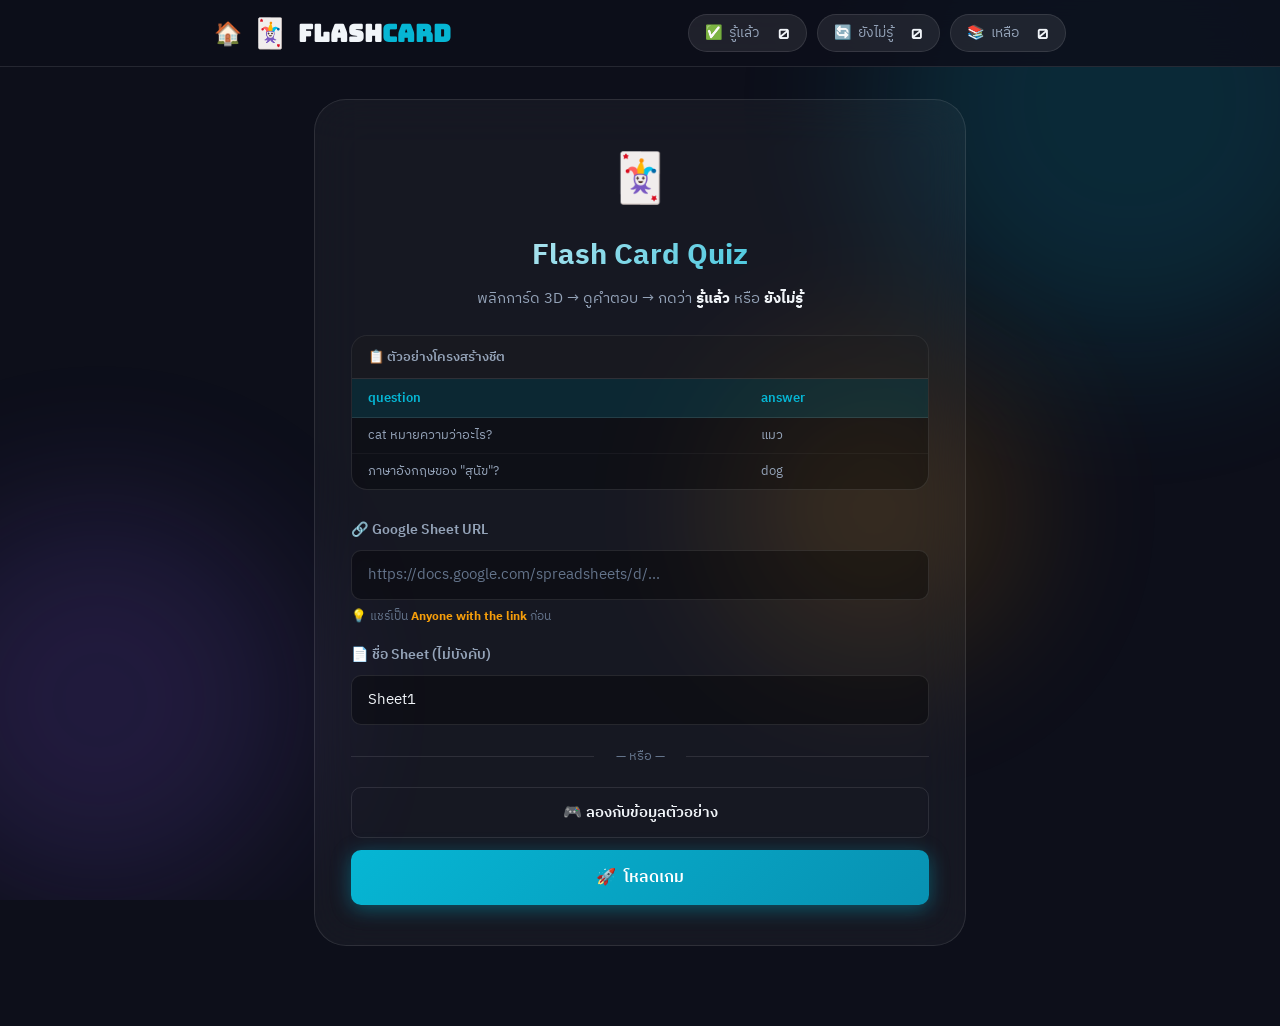
==== flashcard/index.html @ a3cfdd0a "Initial commit: Educational Game Hub with 4 games connected to Google Sheets" ====
<!DOCTYPE html>
<html lang="th">
<head>
  <meta charset="UTF-8"/>
  <meta name="viewport" content="width=device-width, initial-scale=1.0"/>
  <title>🃏 Flash Card — ท่องจำ</title>
  <meta name="description" content="พลิกการ์ด 3D ท่องจำคำถาม-คำตอบ เชื่อมต่อ Google Sheet"/>
  <link rel="preconnect" href="https://fonts.googleapis.com"/>
  <link rel="preconnect" href="https://fonts.gstatic.com" crossorigin/>
  <link href="https://fonts.googleapis.com/css2?family=Bungee&family=Orbitron:wght@700;900&family=IBM+Plex+Sans:wght@300;400;500;600;700&family=IBM+Plex+Sans+Thai:wght@300;400;500;600;700&display=swap" rel="stylesheet"/>
  <link rel="stylesheet" href="style.css"/>
</head>
<body>

<div class="bg-orbs" aria-hidden="true">
  <div class="orb orb-1"></div><div class="orb orb-2"></div><div class="orb orb-3"></div>
</div>

<header class="header">
  <div class="header-inner">
    <div class="logo">
      <a href="../" class="home-btn" title="กลับหน้าหลัก">🏠</a>
      <span class="logo-icon">🃏</span>
      <span class="logo-text">Flash<span class="accent">Card</span></span>
    </div>
    <div class="stats-bar">
      <div class="stat-chip"><span class="stat-icon">✅</span><span class="stat-label">รู้แล้ว</span><span class="stat-value" id="known-val">0</span></div>
      <div class="stat-chip"><span class="stat-icon">🔄</span><span class="stat-label">ยังไม่รู้</span><span class="stat-value" id="unknown-val">0</span></div>
      <div class="stat-chip"><span class="stat-icon">📚</span><span class="stat-label">เหลือ</span><span class="stat-value" id="remain-val">0</span></div>
    </div>
  </div>
</header>

<main class="main-container">

  <!-- Setup -->
  <section class="setup-panel" id="setup-panel">
    <div class="setup-card">
      <div class="setup-icon">🃏</div>
      <h1 class="setup-title">Flash Card Quiz</h1>
      <p class="setup-desc">พลิกการ์ด 3D → ดูคำตอบ → กดว่า <strong>รู้แล้ว</strong> หรือ <strong>ยังไม่รู้</strong></p>
      <div class="sheet-example">
        <div class="example-header">📋 ตัวอย่างโครงสร้างชีต</div>
        <table class="example-table">
          <thead><tr><th>question</th><th>answer</th></tr></thead>
          <tbody>
            <tr><td>cat หมายความว่าอะไร?</td><td>แมว</td></tr>
            <tr><td>ภาษาอังกฤษของ "สุนัข"?</td><td>dog</td></tr>
          </tbody>
        </table>
      </div>
      <div class="input-group">
        <label class="input-label">🔗 Google Sheet URL</label>
        <input type="url" id="sheet-url" class="sheet-input" placeholder="https://docs.google.com/spreadsheets/d/..."/>
        <div class="input-hint">💡 แชร์เป็น <strong>Anyone with the link</strong> ก่อน</div>
      </div>
      <div class="input-group">
        <label class="input-label">📄 ชื่อ Sheet (ไม่บังคับ)</label>
        <input type="text" id="sheet-name" class="sheet-input" placeholder="Sheet1" value="Sheet1"/>
      </div>
      <div class="demo-divider"><span>— หรือ —</span></div>
      <button class="btn btn-outline" onclick="loadDemo()">🎮 ลองกับข้อมูลตัวอย่าง</button>
      <button class="btn btn-primary" id="btn-load" onclick="loadSheet()"><span>🚀</span> โหลดเกม</button>
      <div class="error-box" id="error-box" style="display:none"></div>
      <div class="loading-box" id="loading-setup" style="display:none"><div class="spinner"></div><span>กำลังโหลด...</span></div>
    </div>
  </section>

  <!-- Game -->
  <section class="game-panel" id="game-panel" style="display:none">
    <div class="progress-wrap">
      <div class="progress-info">
        <span id="progress-text">การ์ดที่ 1 / 1</span>
        <div class="progress-bar-wrap"><div class="progress-bar" id="progress-bar"></div></div>
      </div>
      <div class="game-actions">
        <button class="btn btn-sm btn-ghost" onclick="restartGame()">🔄 เริ่มใหม่</button>
        <button class="btn btn-sm btn-ghost" onclick="goBack()">⚙️ ตั้งค่า</button>
      </div>
    </div>

    <div class="flashcard-scene" id="flashcard-scene">
      <div class="flashcard" id="flashcard" onclick="flipCard()">
        <div class="flashcard-face flashcard-front">
          <div class="face-label">❓ คำถาม</div>
          <div class="face-content" id="front-content">—</div>
          <div class="flip-hint">คลิกเพื่อดูคำตอบ 👆</div>
        </div>
        <div class="flashcard-face flashcard-back">
          <div class="face-label">✅ คำตอบ</div>
          <div class="face-content" id="back-content">—</div>
          <div class="flip-hint">คลิกเพื่อกลับด้านหน้า 👆</div>
        </div>
      </div>
    </div>

    <div class="answer-btns" id="answer-btns" style="opacity:0;pointer-events:none">
      <button class="btn-answer btn-unknown" id="btn-unknown" onclick="markCard(false)">
        <span class="btn-answer-icon">❌</span>
        <span class="btn-answer-text">ยังไม่รู้</span>
        <span class="btn-answer-sub">วนกลับมาอีกครั้ง</span>
      </button>
      <button class="btn-answer btn-known" id="btn-known" onclick="markCard(true)">
        <span class="btn-answer-icon">✅</span>
        <span class="btn-answer-text">รู้แล้ว!</span>
        <span class="btn-answer-sub">ข้ามไปการ์ดถัดไป</span>
      </button>
    </div>

    <div class="keyboard-hint">⌨️ กด <kbd>←</kbd> = ยังไม่รู้ &nbsp;|&nbsp; <kbd>→</kbd> = รู้แล้ว &nbsp;|&nbsp; <kbd>Space</kbd> = พลิกการ์ด</div>
  </section>

  <!-- Win -->
  <section class="win-panel" id="win-panel" style="display:none">
    <div class="win-card">
      <div class="win-emoji">🎓</div>
      <h2 class="win-title">เยี่ยมมาก!</h2>
      <p class="win-subtitle">คุณผ่านทุกการ์ดแล้ว!</p>
      <div class="win-stats">
        <div class="win-stat"><div class="win-stat-icon">✅</div><div class="win-stat-val" id="win-known">0</div><div class="win-stat-label">รู้แล้ว</div></div>
        <div class="win-stat"><div class="win-stat-icon">🔄</div><div class="win-stat-val" id="win-rounds">0</div><div class="win-stat-label">รอบที่ผ่าน</div></div>
        <div class="win-stat"><div class="win-stat-icon">📚</div><div class="win-stat-val" id="win-total">0</div><div class="win-stat-label">การ์ดทั้งหมด</div></div>
      </div>
      <div class="win-buttons">
        <button class="btn btn-primary" onclick="restartGame()">🔄 เล่นอีกครั้ง</button>
        <button class="btn btn-outline" onclick="goBack()">📊 เปลี่ยนชีต</button>
      </div>
      <div class="confetti-wrap" id="confetti-wrap"></div>
    </div>
  </section>

</main>
<script src="game.js"></script>
</body>
</html>
---- flashcard/style.css ----
/* บรรทัดที่ 1 ของ style.css */
@import url('https://fonts.googleapis.com/css2?family=Bungee&family=Orbitron:wght@700;900&family=IBM+Plex+Sans:wght@300;400;500;600;700&family=IBM+Plex+Sans+Thai:wght@300;400;500;600;700&display=swap');


/* Flash Card — style.css (inherits hub design language) */
*,*::before,*::after{box-sizing:border-box;margin:0;padding:0}
:root{
  --bg:#0d0f1a;--glass:rgba(255,255,255,0.04);--glass2:rgba(255,255,255,0.08);
  --border:rgba(255,255,255,0.10);--accent:#06b6d4;--accent2:#8b5cf6;
  --success:#10b981;--danger:#ef4444;--warn:#f59e0b;
  --text-1:#f1f5f9;--text-2:#94a3b8;--text-3:#64748b;
  --radius-sm:10px;--radius-md:16px;--radius-lg:24px;--radius-xl:32px;
  --trans:0.25s cubic-bezier(0.4,0,0.2,1);--spring:0.4s cubic-bezier(0.34,1.56,0.64,1);
  --font-logo:'Bungee','IBM Plex Sans Thai',sans-serif;
  --font-num:'Orbitron','IBM Plex Sans',sans-serif;
  --font-ui:'IBM Plex Sans Thai','IBM Plex Sans',sans-serif;
}
html{scroll-behavior:smooth}
body{font-family:var(--font-ui);background:var(--bg);color:var(--text-1);min-height:100vh;overflow-x:hidden}

.bg-orbs{position:fixed;inset:0;z-index:0;pointer-events:none;overflow:hidden}
.orb{position:absolute;border-radius:50%;filter:blur(80px);opacity:0.16;animation:orb-drift 12s ease-in-out infinite alternate}
.orb-1{width:500px;height:500px;background:#06b6d4;top:-150px;right:-100px;animation-duration:14s}
.orb-2{width:400px;height:400px;background:#8b5cf6;bottom:0;left:-100px;animation-duration:17s;animation-delay:-5s}
.orb-3{width:300px;height:300px;background:#f59e0b;top:40%;right:20%;animation-duration:11s;animation-delay:-3s}
@keyframes orb-drift{from{transform:translate(0,0) scale(1)}to{transform:translate(50px,60px) scale(1.1)}}

/* Header */
.header{position:sticky;top:0;z-index:100;backdrop-filter:blur(20px);background:rgba(13,15,26,0.85);border-bottom:1px solid var(--border)}
.header-inner{max-width:900px;margin:0 auto;padding:14px 24px;display:flex;align-items:center;justify-content:space-between;gap:16px;flex-wrap:wrap}
.logo{display:flex;align-items:center;gap:10px;font-family:var(--font-logo);font-size:1.5rem;font-weight:700}
.logo-icon{font-size:1.8rem}.accent{color:var(--accent)}
.home-btn{font-size:1.4rem;text-decoration:none;transition:transform 0.2s;display:inline-block}
.home-btn:hover{transform:scale(1.2) rotate(-10deg)}
.stats-bar{display:flex;gap:10px;flex-wrap:wrap}
.stat-chip{display:flex;align-items:center;gap:6px;background:var(--glass2);border:1px solid var(--border);border-radius:30px;padding:6px 16px;font-size:0.88rem}
.stat-label{color:var(--text-2)}.stat-value{font-family:var(--font-num);font-weight:700;min-width:24px;text-align:right}

/* Main */
.main-container{position:relative;z-index:1;max-width:700px;margin:0 auto;padding:32px 24px 80px}

/* Setup */
.setup-panel{display:flex;justify-content:center}
.setup-card{width:100%;background:var(--glass);backdrop-filter:blur(24px);border:1px solid var(--border);border-radius:var(--radius-xl);padding:40px 36px;animation:slide-up 0.5s var(--spring)}
@keyframes slide-up{from{opacity:0;transform:translateY(40px)}to{opacity:1;transform:translateY(0)}}
.setup-icon{font-size:3rem;text-align:center;display:block;margin-bottom:12px}
.setup-title{text-align:center;font-size:1.8rem;font-weight:700;margin-bottom:8px;background:linear-gradient(135deg,var(--text-1),var(--accent));-webkit-background-clip:text;-webkit-text-fill-color:transparent;background-clip:text}
.setup-desc{text-align:center;color:var(--text-2);font-size:0.95rem;line-height:1.6;margin-bottom:24px}
.setup-desc strong{color:var(--text-1)}
.sheet-example{background:rgba(0,0,0,0.3);border:1px solid var(--border);border-radius:var(--radius-md);overflow:hidden;margin-bottom:28px}
.example-header{padding:10px 16px;font-size:0.82rem;color:var(--text-2);background:rgba(255,255,255,0.04);border-bottom:1px solid var(--border);font-weight:600}
.example-table{width:100%;border-collapse:collapse;font-size:0.82rem}
.example-table th{padding:8px 16px;background:rgba(6,182,212,0.15);color:var(--accent);font-weight:600;text-align:left;border-bottom:1px solid var(--border)}
.example-table td{padding:7px 16px;color:var(--text-2);border-bottom:1px solid rgba(255,255,255,0.04);font-size:0.80rem;overflow:hidden;text-overflow:ellipsis;white-space:nowrap;max-width:240px}
.example-table tr:last-child td{border-bottom:none}
.input-group{margin-bottom:16px}
.input-label{display:block;font-size:0.88rem;font-weight:600;color:var(--text-2);margin-bottom:8px}
.sheet-input{width:100%;background:rgba(0,0,0,0.35);border:1.5px solid var(--border);border-radius:var(--radius-sm);color:var(--text-1);font-family:var(--font-ui);font-size:0.92rem;padding:12px 16px;outline:none;transition:border-color var(--trans),box-shadow var(--trans)}
.sheet-input:focus{border-color:var(--accent);box-shadow:0 0 0 3px rgba(6,182,212,0.15)}
.sheet-input::placeholder{color:var(--text-3)}
.input-hint{font-size:0.78rem;color:var(--text-3);margin-top:6px}
.input-hint strong{color:var(--warn)}
.demo-divider{text-align:center;color:var(--text-3);font-size:0.82rem;margin:20px 0;position:relative}
.demo-divider::before,.demo-divider::after{content:'';position:absolute;top:50%;width:42%;height:1px;background:var(--border)}
.demo-divider::before{left:0}.demo-divider::after{right:0}
.btn{display:inline-flex;align-items:center;justify-content:center;gap:8px;border:none;cursor:pointer;font-family:var(--font-ui);font-weight:600;border-radius:var(--radius-sm);transition:all var(--trans);position:relative;overflow:hidden}
.btn:active{transform:scale(0.97)}
.btn-primary{width:100%;background:linear-gradient(135deg,var(--accent),#0891b2);color:#fff;padding:14px 20px;font-size:1rem;margin-top:12px;box-shadow:0 4px 20px rgba(6,182,212,0.4)}
.btn-primary:hover{box-shadow:0 6px 28px rgba(6,182,212,0.6);transform:translateY(-2px)}
.btn-outline{width:100%;background:transparent;color:var(--text-1);border:1.5px solid var(--border);padding:12px 20px;font-size:0.95rem}
.btn-outline:hover{border-color:var(--accent);color:var(--accent)}
.btn-sm{padding:8px 14px;font-size:0.82rem;border-radius:8px}
.btn-ghost{background:var(--glass2);color:var(--text-2);border:1px solid var(--border)}
.btn-ghost:hover{color:var(--text-1);border-color:var(--accent)}
.error-box{margin-top:14px;background:rgba(239,68,68,0.12);border:1px solid rgba(239,68,68,0.4);border-radius:var(--radius-sm);color:#fca5a5;padding:12px 16px;font-size:0.88rem}
.loading-box{display:flex;align-items:center;gap:10px;margin-top:14px;color:var(--text-2);font-size:0.9rem}
.spinner{width:20px;height:20px;border:2.5px solid var(--border);border-top-color:var(--accent);border-radius:50%;animation:spin 0.7s linear infinite}
@keyframes spin{to{transform:rotate(360deg)}}

/* Game Panel */
.game-panel{animation:fade-in 0.4s ease}
@keyframes fade-in{from{opacity:0}to{opacity:1}}
.progress-wrap{display:flex;align-items:center;justify-content:space-between;flex-wrap:wrap;gap:14px;margin-bottom:32px}
.progress-info{flex:1;min-width:180px}
.progress-info span{font-size:0.88rem;color:var(--text-2);font-weight:600;display:block;margin-bottom:6px}
.progress-bar-wrap{height:6px;background:rgba(255,255,255,0.06);border-radius:99px;overflow:hidden;border:1px solid var(--border)}
.progress-bar{height:100%;background:linear-gradient(90deg,var(--accent),var(--accent2));border-radius:99px;width:0%;transition:width 0.6s var(--spring)}
.game-actions{display:flex;gap:8px}

/* 3D Flashcard */
.flashcard-scene{perspective:1200px;margin-bottom:24px;cursor:pointer}
.flashcard{
  width:100%;max-width:580px;margin:0 auto;
  min-height:280px;position:relative;
  transform-style:preserve-3d;
  transition:transform 0.6s cubic-bezier(0.4,0,0.2,1);
  border-radius:var(--radius-xl);
}
.flashcard.flipped{transform:rotateY(180deg)}
.flashcard-face{
  position:absolute;inset:0;border-radius:var(--radius-xl);
  backface-visibility:hidden;-webkit-backface-visibility:hidden;
  display:flex;flex-direction:column;align-items:center;justify-content:center;
  padding:36px 32px;gap:16px;
  background:var(--glass2);backdrop-filter:blur(20px);
  border:2px solid var(--border);
  box-shadow:0 8px 40px rgba(0,0,0,0.4);
  transition:border-color var(--trans),box-shadow var(--trans);
  overflow:hidden;
}
.flashcard-face::before{content:'';position:absolute;inset:0;background:linear-gradient(135deg,rgba(255,255,255,0.06),transparent);pointer-events:none}
.flashcard-front{border-color:rgba(6,182,212,0.3)}
.flashcard-front:hover{border-color:rgba(6,182,212,0.6);box-shadow:0 8px 40px rgba(0,0,0,0.4),0 0 30px rgba(6,182,212,0.2)}
.flashcard-back{transform:rotateY(180deg);border-color:rgba(245,158,11,0.3)}
.face-label{font-size:0.82rem;font-weight:700;color:var(--text-3);letter-spacing:1px;text-transform:uppercase}
.face-content{font-size:clamp(1.2rem,3vw,2rem);font-weight:700;text-align:center;line-height:1.4;color:var(--text-1);word-break:break-word;max-width:100%}
.flashcard-back .face-content{color:#fcd34d}
.flip-hint{font-size:0.78rem;color:var(--text-3);margin-top:8px}

/* Answer Buttons */
.answer-btns{display:flex;gap:16px;max-width:580px;margin:0 auto 24px;transition:opacity 0.3s}
.btn-answer{
  flex:1;display:flex;flex-direction:column;align-items:center;gap:4px;
  padding:20px 16px;border:2px solid;border-radius:var(--radius-md);
  cursor:pointer;font-family:var(--font-ui);
  transition:all var(--spring);background:transparent;
}
.btn-answer:active{transform:scale(0.96)}
.btn-answer-icon{font-size:2rem}
.btn-answer-text{font-size:1rem;font-weight:700}
.btn-answer-sub{font-size:0.75rem;color:var(--text-3)}
.btn-unknown{border-color:rgba(239,68,68,0.4);color:#fca5a5}
.btn-unknown:hover{background:rgba(239,68,68,0.15);border-color:rgba(239,68,68,0.8);transform:translateY(-4px);box-shadow:0 8px 24px rgba(239,68,68,0.3)}
.btn-known{border-color:rgba(16,185,129,0.4);color:#6ee7b7}
.btn-known:hover{background:rgba(16,185,129,0.15);border-color:rgba(16,185,129,0.8);transform:translateY(-4px);box-shadow:0 8px 24px rgba(16,185,129,0.3)}

.keyboard-hint{text-align:center;color:var(--text-3);font-size:0.82rem;max-width:580px;margin:0 auto}
kbd{background:rgba(255,255,255,0.1);border:1px solid var(--border);border-radius:4px;padding:2px 6px;font-size:0.78rem;font-family:monospace}

/* Win Panel */
.win-panel{display:flex;justify-content:center;align-items:center;min-height:60vh}
.win-card{position:relative;text-align:center;background:var(--glass);backdrop-filter:blur(32px);border:1px solid var(--border);border-radius:var(--radius-xl);padding:52px 44px 44px;max-width:480px;width:100%;box-shadow:0 8px 40px rgba(0,0,0,0.5);animation:pop-in 0.6s var(--spring);overflow:hidden}
@keyframes pop-in{from{opacity:0;transform:scale(0.7)}to{opacity:1;transform:scale(1)}}
.win-emoji{font-size:5rem;margin-bottom:16px;display:block;animation:bounce 1s var(--spring) both}
@keyframes bounce{from{transform:scale(0) rotate(-15deg)}to{transform:scale(1) rotate(0deg)}}
.win-title{font-size:2.4rem;font-weight:800;background:linear-gradient(135deg,#f1f5f9,var(--accent));-webkit-background-clip:text;-webkit-text-fill-color:transparent;background-clip:text;margin-bottom:8px}
.win-subtitle{color:var(--text-2);margin-bottom:32px}
.win-stats{display:flex;justify-content:center;gap:24px;margin-bottom:32px;flex-wrap:wrap}
.win-stat{background:rgba(255,255,255,0.05);border:1px solid var(--border);border-radius:var(--radius-md);padding:16px 24px;min-width:90px}
.win-stat-icon{font-size:1.6rem;margin-bottom:6px}
.win-stat-val{font-size:1.8rem;font-weight:800;color:var(--text-1);line-height:1}
.win-stat-label{font-size:0.78rem;color:var(--text-2);margin-top:4px}
.win-buttons{display:flex;gap:12px;justify-content:center;flex-wrap:wrap}
.win-buttons .btn{flex:1;min-width:140px;max-width:180px}
.win-buttons .btn-primary,.win-buttons .btn-outline{width:auto}
.confetti-wrap{position:absolute;inset:0;pointer-events:none;overflow:hidden}
.confetti-piece{position:absolute;top:-20px;opacity:0;animation:confetti-fall linear forwards}
@keyframes confetti-fall{0%{opacity:1;transform:translateY(0) rotate(0deg)}100%{opacity:0;transform:translateY(500px) rotate(720deg)}}

@media(max-width:600px){
  .setup-card{padding:28px 20px}.flashcard-face{padding:24px 20px}.answer-btns{flex-direction:column}
  .main-container{padding:20px 12px 60px}.win-card{padding:36px 20px 32px}
}
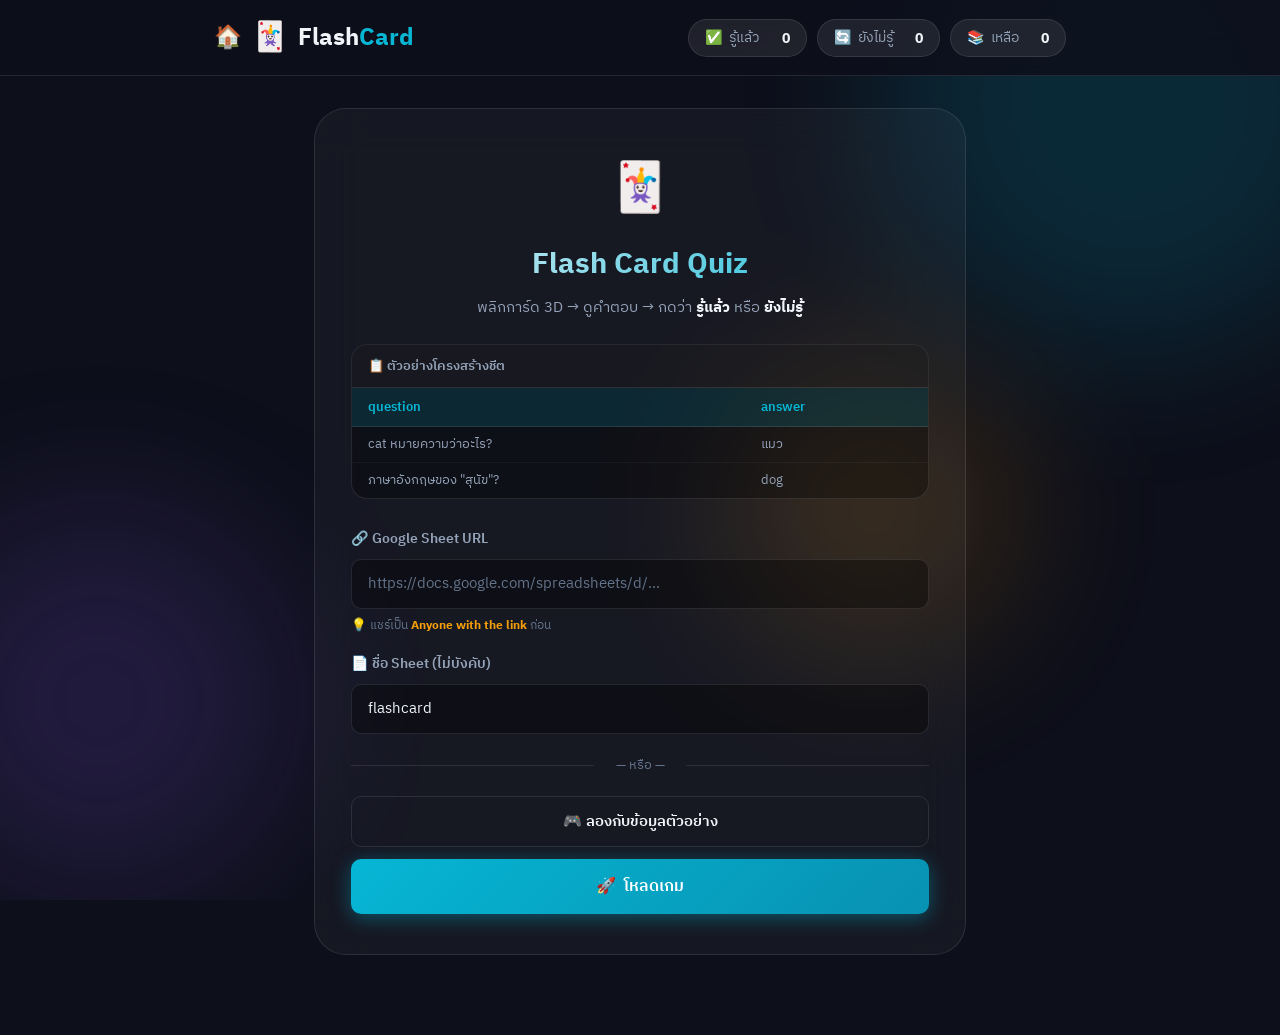
==== commit 6377ecf6: "feat: set per-game sheet tabs + default sheet URL hardcoded - match/ reads from 'match' tab (image_u" ====
--- a/flashcard/index.html
+++ b/flashcard/index.html
@@ -7,7 +7,7 @@
   <meta name="description" content="พลิกการ์ด 3D ท่องจำคำถาม-คำตอบ เชื่อมต่อ Google Sheet"/>
   <link rel="preconnect" href="https://fonts.googleapis.com"/>
   <link rel="preconnect" href="https://fonts.gstatic.com" crossorigin/>
-  <link href="https://fonts.googleapis.com/css2?family=Bungee&family=Orbitron:wght@700;900&family=IBM+Plex+Sans:wght@300;400;500;600;700&family=IBM+Plex+Sans+Thai:wght@300;400;500;600;700&display=swap" rel="stylesheet"/>
+  <link href="https://fonts.googleapis.com/css2?family=IBM+Plex+Sans:wght@300;400;500;600;700&family=IBM+Plex+Sans+Thai:wght@300;400;500;600;700&display=swap" rel="stylesheet"/>
   <link rel="stylesheet" href="style.css"/>
 </head>
 <body>
@@ -56,7 +56,7 @@
       </div>
       <div class="input-group">
         <label class="input-label">📄 ชื่อ Sheet (ไม่บังคับ)</label>
-        <input type="text" id="sheet-name" class="sheet-input" placeholder="Sheet1" value="Sheet1"/>
+        <input type="text" id="sheet-name" class="sheet-input" placeholder="flashcard" value="flashcard"/>
       </div>
       <div class="demo-divider"><span>— หรือ —</span></div>
       <button class="btn btn-outline" onclick="loadDemo()">🎮 ลองกับข้อมูลตัวอย่าง</button>
--- a/flashcard/style.css
+++ b/flashcard/style.css
@@ -1,5 +1,5 @@
 /* บรรทัดที่ 1 ของ style.css */
-@import url('https://fonts.googleapis.com/css2?family=Bungee&family=Orbitron:wght@700;900&family=IBM+Plex+Sans:wght@300;400;500;600;700&family=IBM+Plex+Sans+Thai:wght@300;400;500;600;700&display=swap');
+@import url('https://fonts.googleapis.com/css2?family=IBM+Plex+Sans:wght@300;400;500;600;700&family=IBM+Plex+Sans+Thai:wght@300;400;500;600;700&display=swap');
 
 
 /* Flash Card — style.css (inherits hub design language) */
